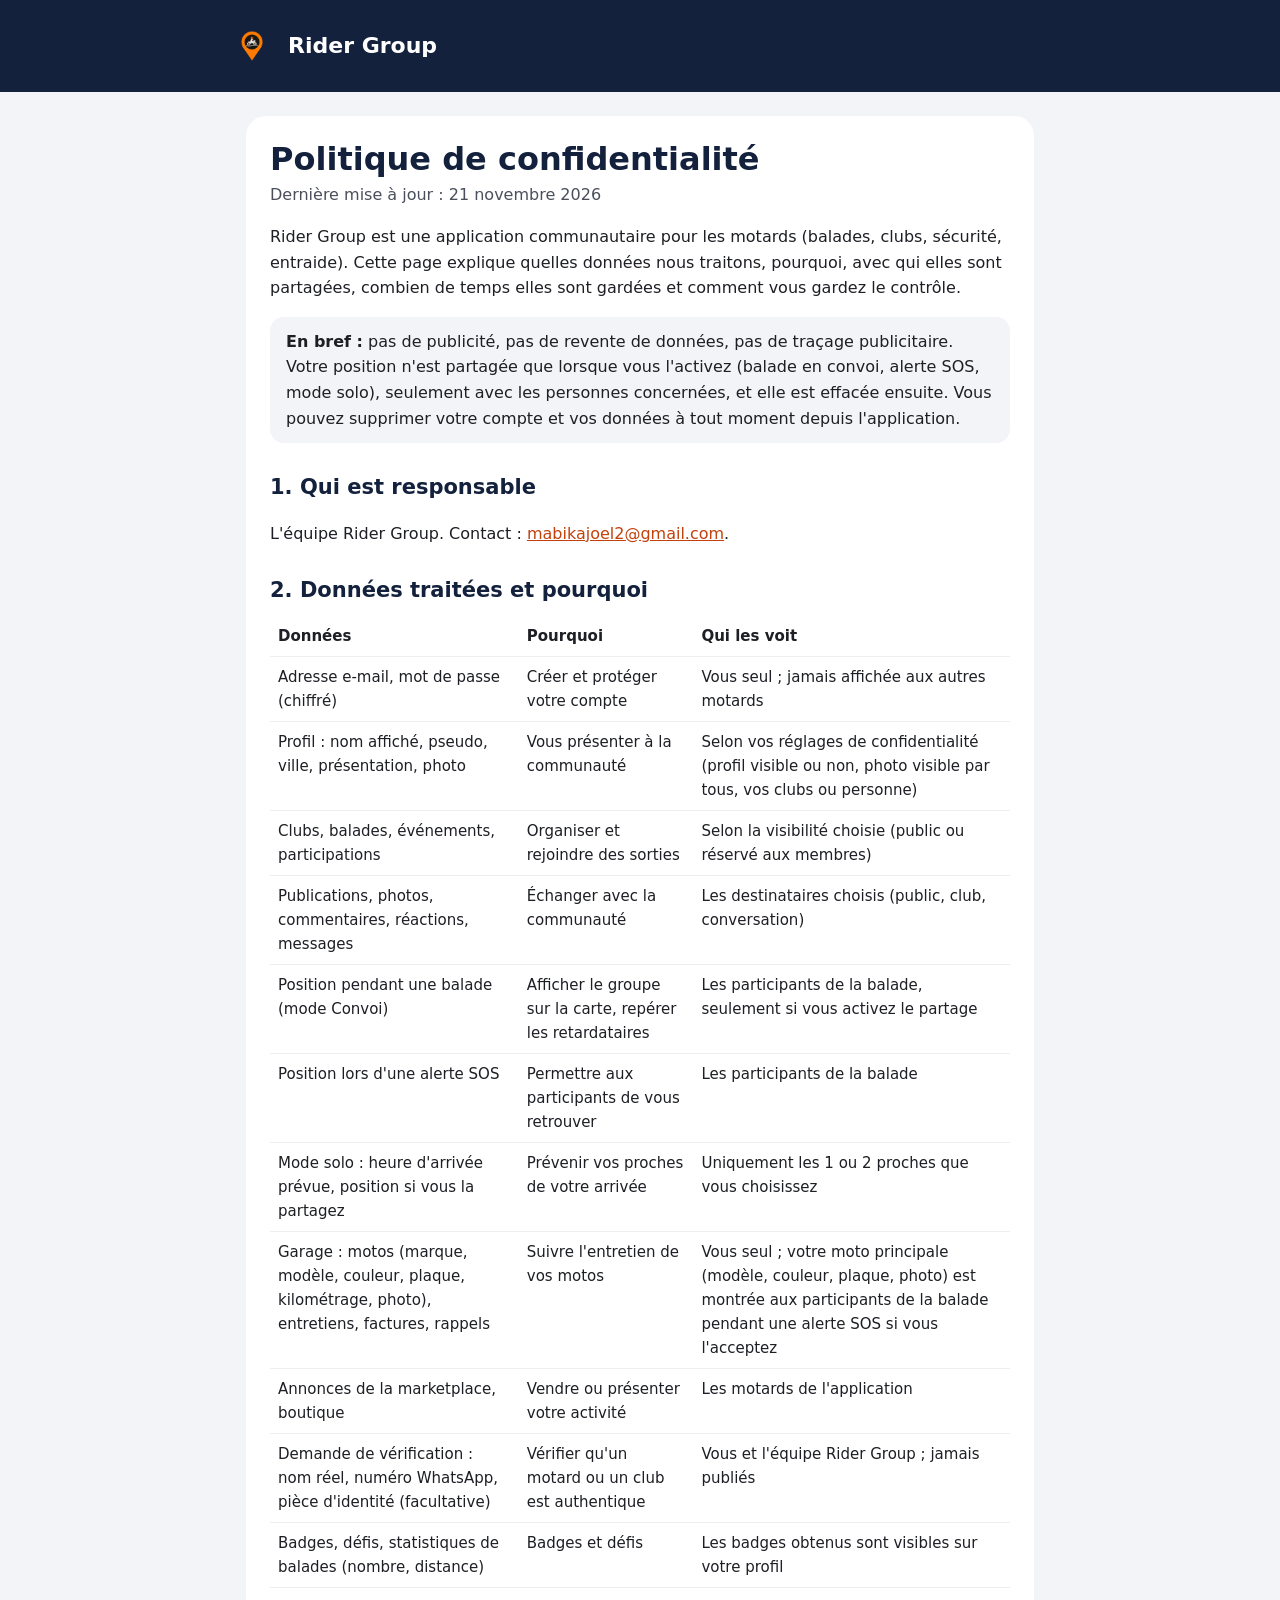
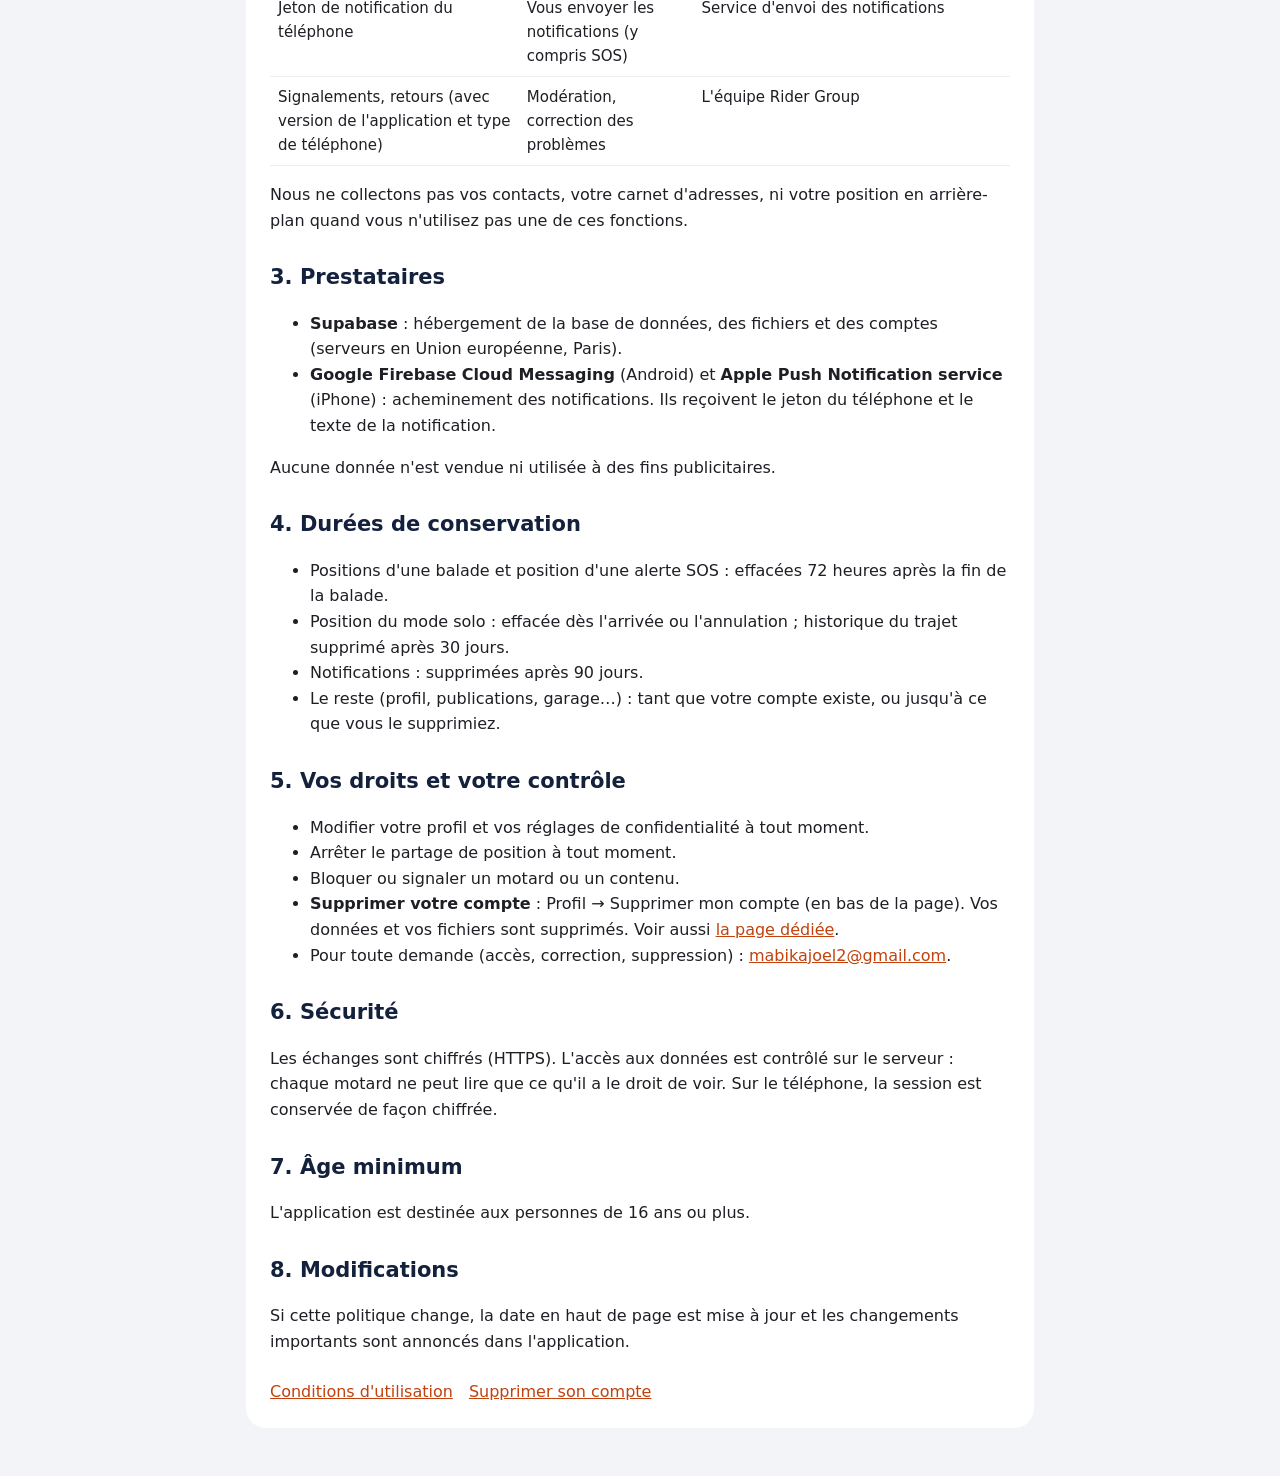
==== admin_web/confidentialite.html @ 68f6c5e4 "Mission 12 : politique de confidentialité, conditions d'utilisation, page de suppression de compte ;" ====
<!doctype html>
<html lang="fr">
<head>
  <meta charset="utf-8">
  <meta name="viewport" content="width=device-width, initial-scale=1">
  <title>Politique de confidentialité · Rider Group</title>
  <link rel="icon" href="logo_mark.png">
  <link rel="stylesheet" href="legal.css">
</head>
<body>
<header><div class="wrap"><img src="logo_mark.png" alt="" width="44" height="44"><strong>Rider Group</strong></div></header>
<main class="wrap">
<article>
  <h1>Politique de confidentialité</h1>
  <p class="updated">Dernière mise à jour : 21 novembre 2026</p>

  <p>Rider Group est une application communautaire pour les motards (balades, clubs, sécurité, entraide). Cette page explique quelles données nous traitons, pourquoi, avec qui elles sont partagées, combien de temps elles sont gardées et comment vous gardez le contrôle.</p>
  <p class="box"><strong>En bref :</strong> pas de publicité, pas de revente de données, pas de traçage publicitaire. Votre position n'est partagée que lorsque vous l'activez (balade en convoi, alerte SOS, mode solo), seulement avec les personnes concernées, et elle est effacée ensuite. Vous pouvez supprimer votre compte et vos données à tout moment depuis l'application.</p>

  <h2>1. Qui est responsable</h2>
  <p>L'équipe Rider Group. Contact : <a href="mailto:mabikajoel2@gmail.com">mabikajoel2@gmail.com</a>.</p>

  <h2>2. Données traitées et pourquoi</h2>
  <div class="table-scroll">
  <table>
    <tr><th>Données</th><th>Pourquoi</th><th>Qui les voit</th></tr>
    <tr><td>Adresse e-mail, mot de passe (chiffré)</td><td>Créer et protéger votre compte</td><td>Vous seul ; jamais affichée aux autres motards</td></tr>
    <tr><td>Profil : nom affiché, pseudo, ville, présentation, photo</td><td>Vous présenter à la communauté</td><td>Selon vos réglages de confidentialité (profil visible ou non, photo visible par tous, vos clubs ou personne)</td></tr>
    <tr><td>Clubs, balades, événements, participations</td><td>Organiser et rejoindre des sorties</td><td>Selon la visibilité choisie (public ou réservé aux membres)</td></tr>
    <tr><td>Publications, photos, commentaires, réactions, messages</td><td>Échanger avec la communauté</td><td>Les destinataires choisis (public, club, conversation)</td></tr>
    <tr><td>Position pendant une balade (mode Convoi)</td><td>Afficher le groupe sur la carte, repérer les retardataires</td><td>Les participants de la balade, seulement si vous activez le partage</td></tr>
    <tr><td>Position lors d'une alerte SOS</td><td>Permettre aux participants de vous retrouver</td><td>Les participants de la balade</td></tr>
    <tr><td>Mode solo : heure d'arrivée prévue, position si vous la partagez</td><td>Prévenir vos proches de votre arrivée</td><td>Uniquement les 1 ou 2 proches que vous choisissez</td></tr>
    <tr><td>Garage : motos (marque, modèle, couleur, plaque, kilométrage, photo), entretiens, factures, rappels</td><td>Suivre l'entretien de vos motos</td><td>Vous seul ; votre moto principale (modèle, couleur, plaque, photo) est montrée aux participants de la balade pendant une alerte SOS si vous l'acceptez</td></tr>
    <tr><td>Annonces de la marketplace, boutique</td><td>Vendre ou présenter votre activité</td><td>Les motards de l'application</td></tr>
    <tr><td>Demande de vérification : nom réel, numéro WhatsApp, pièce d'identité (facultative)</td><td>Vérifier qu'un motard ou un club est authentique</td><td>Vous et l'équipe Rider Group ; jamais publiés</td></tr>
    <tr><td>Badges, défis, statistiques de balades (nombre, distance)</td><td>Badges et défis</td><td>Les badges obtenus sont visibles sur votre profil</td></tr>
    <tr><td>Jeton de notification du téléphone</td><td>Vous envoyer les notifications (y compris SOS)</td><td>Service d'envoi des notifications</td></tr>
    <tr><td>Signalements, retours (avec version de l'application et type de téléphone)</td><td>Modération, correction des problèmes</td><td>L'équipe Rider Group</td></tr>
  </table>
  </div>
  <p>Nous ne collectons pas vos contacts, votre carnet d'adresses, ni votre position en arrière-plan quand vous n'utilisez pas une de ces fonctions.</p>

  <h2>3. Prestataires</h2>
  <ul>
    <li><strong>Supabase</strong> : hébergement de la base de données, des fichiers et des comptes (serveurs en Union européenne, Paris).</li>
    <li><strong>Google Firebase Cloud Messaging</strong> (Android) et <strong>Apple Push Notification service</strong> (iPhone) : acheminement des notifications. Ils reçoivent le jeton du téléphone et le texte de la notification.</li>
  </ul>
  <p>Aucune donnée n'est vendue ni utilisée à des fins publicitaires.</p>

  <h2>4. Durées de conservation</h2>
  <ul>
    <li>Positions d'une balade et position d'une alerte SOS : effacées 72 heures après la fin de la balade.</li>
    <li>Position du mode solo : effacée dès l'arrivée ou l'annulation ; historique du trajet supprimé après 30 jours.</li>
    <li>Notifications : supprimées après 90 jours.</li>
    <li>Le reste (profil, publications, garage…) : tant que votre compte existe, ou jusqu'à ce que vous le supprimiez.</li>
  </ul>

  <h2>5. Vos droits et votre contrôle</h2>
  <ul>
    <li>Modifier votre profil et vos réglages de confidentialité à tout moment.</li>
    <li>Arrêter le partage de position à tout moment.</li>
    <li>Bloquer ou signaler un motard ou un contenu.</li>
    <li><strong>Supprimer votre compte</strong> : Profil → Supprimer mon compte (en bas de la page). Vos données et vos fichiers sont supprimés. Voir aussi <a href="suppression-compte.html">la page dédiée</a>.</li>
    <li>Pour toute demande (accès, correction, suppression) : <a href="mailto:mabikajoel2@gmail.com">mabikajoel2@gmail.com</a>.</li>
  </ul>

  <h2>6. Sécurité</h2>
  <p>Les échanges sont chiffrés (HTTPS). L'accès aux données est contrôlé sur le serveur : chaque motard ne peut lire que ce qu'il a le droit de voir. Sur le téléphone, la session est conservée de façon chiffrée.</p>

  <h2>7. Âge minimum</h2>
  <p>L'application est destinée aux personnes de 16 ans ou plus.</p>

  <h2>8. Modifications</h2>
  <p>Si cette politique change, la date en haut de page est mise à jour et les changements importants sont annoncés dans l'application.</p>

  <nav class="legal"><a href="conditions.html">Conditions d'utilisation</a><a href="suppression-compte.html">Supprimer son compte</a></nav>
</article>
</main>
</body>
</html>
---- admin_web/legal.css ----
:root { --text: #1D1F24; --muted: #4A4F5C; --marine: #14213D; --brand: #C2410C; --bg: #F3F4F7; }
* { box-sizing: border-box; }
body { margin: 0; background: var(--bg); color: var(--text); font-family: Inter, system-ui, -apple-system, Segoe UI, Roboto, sans-serif; font-size: 16px; line-height: 1.6; }
header { background: var(--marine); color: #fff; padding: 24px 16px; }
header .wrap { display: flex; gap: 14px; align-items: center; }
header img { border-radius: 12px; }
header strong { font-size: 22px; }
.wrap { max-width: 820px; margin: 0 auto; }
main { padding: 24px 16px 48px; }
article { background: #fff; border-radius: 20px; padding: 24px; }
h1 { color: var(--marine); font-size: 32px; line-height: 1.2; margin: 0 0 4px; }
h2 { color: var(--marine); font-size: 21px; margin: 28px 0 8px; }
.updated { color: var(--muted); margin: 0 0 16px; }
a { color: var(--brand); }
table { width: 100%; border-collapse: collapse; font-size: 15px; }
th, td { text-align: left; vertical-align: top; padding: 8px; border-bottom: 1px solid #ECEEF2; }
.box { background: var(--bg); border-radius: 14px; padding: 12px 16px; }
nav.legal { display: flex; flex-wrap: wrap; gap: 16px; margin-top: 24px; }
.table-scroll { overflow-x: auto; }
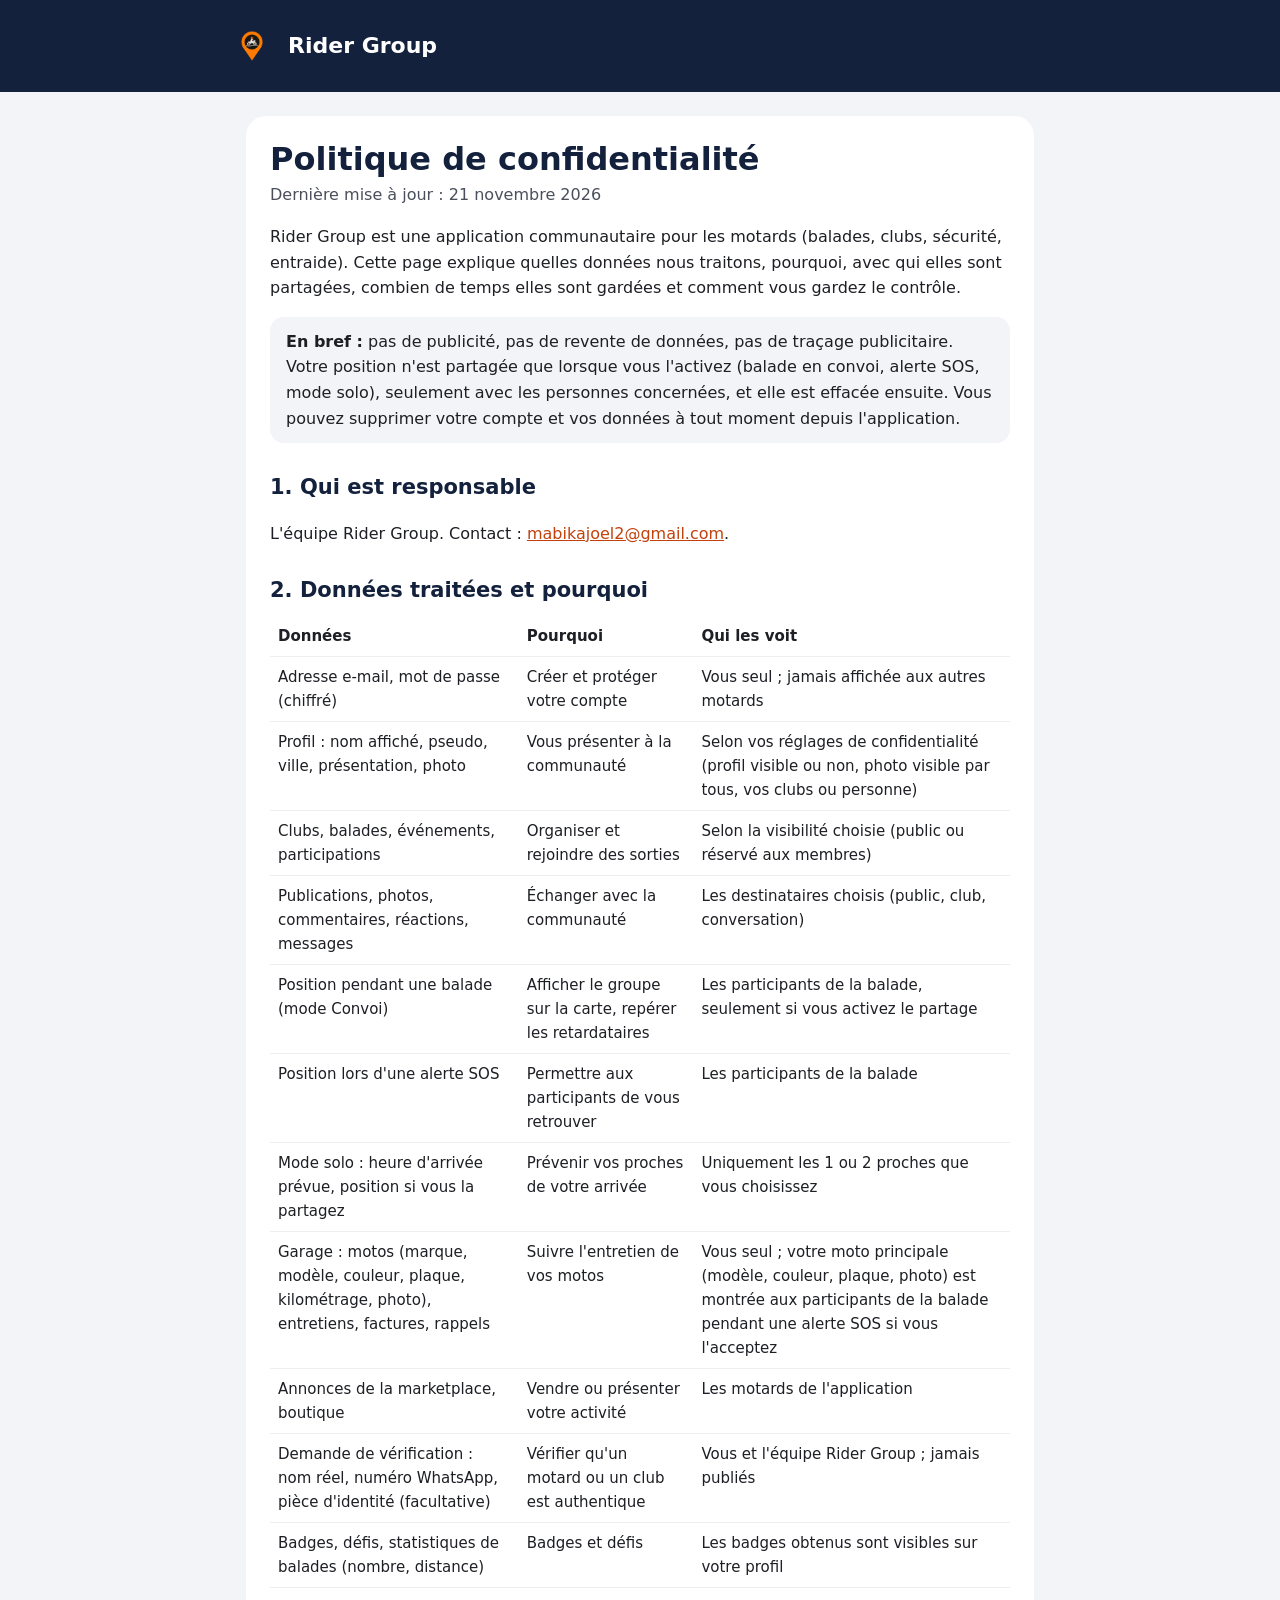
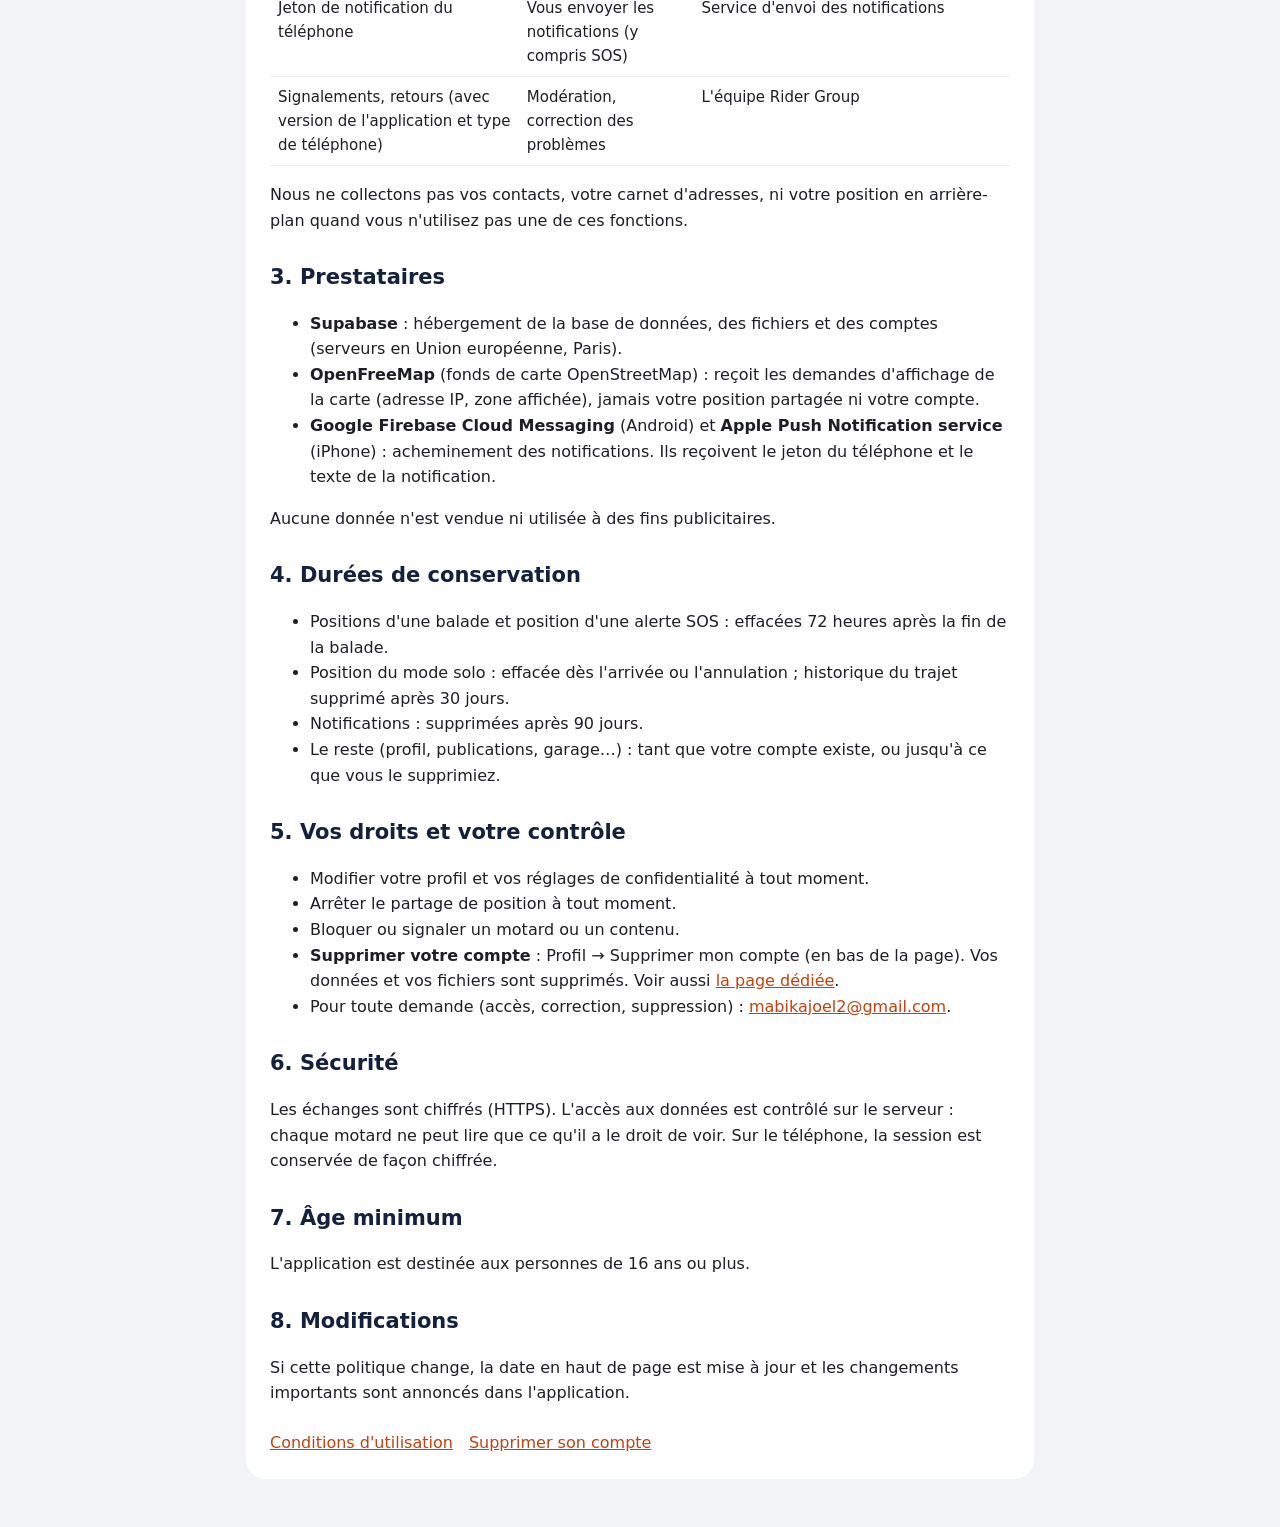
==== commit 38470c08: "Mission 12 : workflow de publication (Google Play .aab, TestFlight), notifications iOS (entitlements" ====
--- a/admin_web/confidentialite.html
+++ b/admin_web/confidentialite.html
@@ -44,6 +44,7 @@
   <h2>3. Prestataires</h2>
   <ul>
     <li><strong>Supabase</strong> : hébergement de la base de données, des fichiers et des comptes (serveurs en Union européenne, Paris).</li>
+    <li><strong>OpenFreeMap</strong> (fonds de carte OpenStreetMap) : reçoit les demandes d'affichage de la carte (adresse IP, zone affichée), jamais votre position partagée ni votre compte.</li>
     <li><strong>Google Firebase Cloud Messaging</strong> (Android) et <strong>Apple Push Notification service</strong> (iPhone) : acheminement des notifications. Ils reçoivent le jeton du téléphone et le texte de la notification.</li>
   </ul>
   <p>Aucune donnée n'est vendue ni utilisée à des fins publicitaires.</p>
